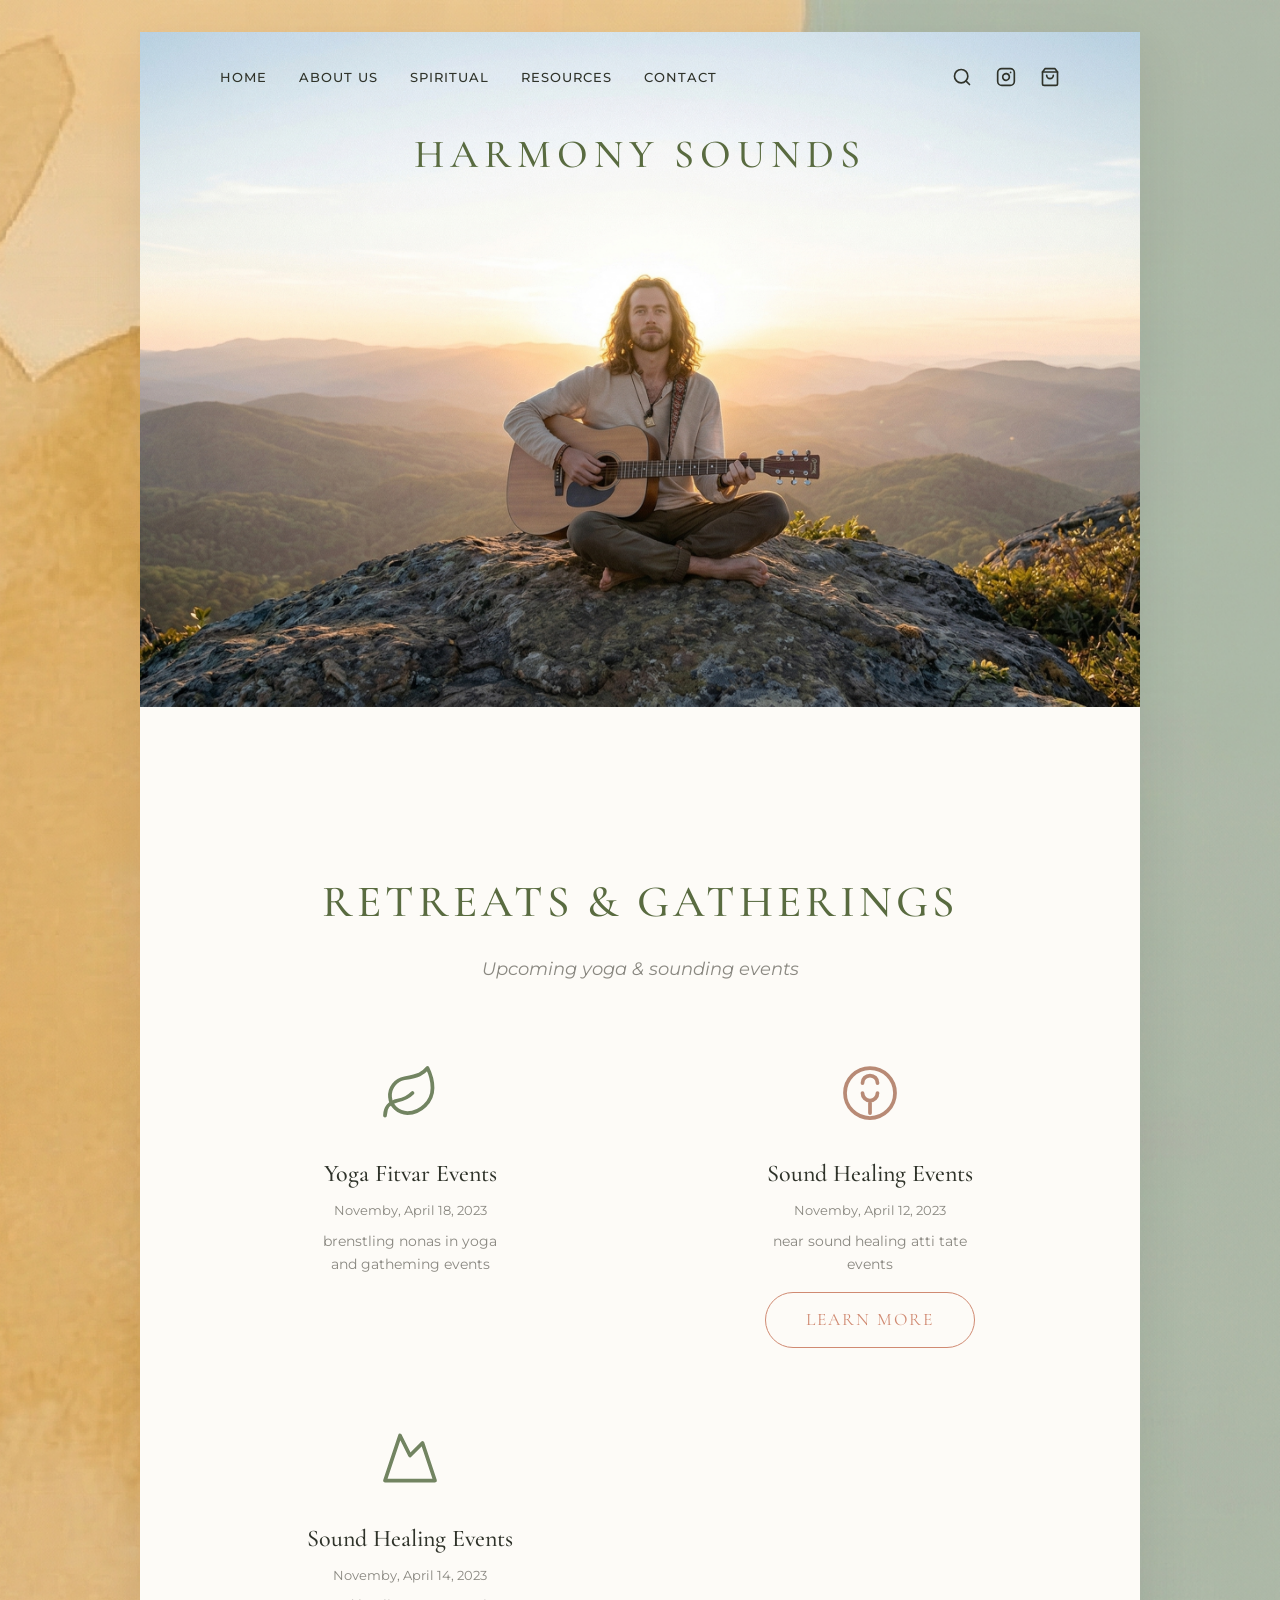
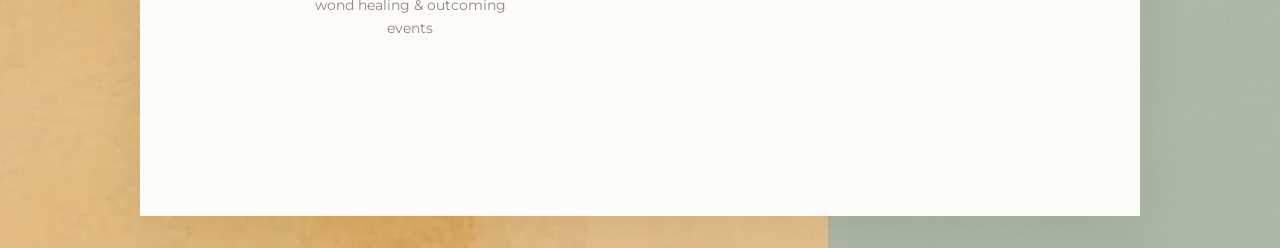
==== cleanup/index.html @ 440b434f "create cleaned up version" ====
<!DOCTYPE html>
<html lang="en">
<head>
    <meta charset="UTF-8">
    <meta name="viewport" content="width=device-width, initial-scale=1.0">
    <title>Harmony Sounds | Musician & Retreats</title>
    <link rel="stylesheet" href="style.css">
    <link rel="preconnect" href="https://fonts.googleapis.com">
    <link rel="preconnect" href="https://fonts.gstatic.com" crossorigin>
    <link href="https://fonts.googleapis.com/css2?family=Cormorant+Garamond:wght@400;500;600&family=Montserrat:wght@300;400;500&display=swap"
          rel="stylesheet">
</head>
<body>

<!-- Background Watercolor Texture Overlay -->
<div class="bg-texture"></div>

<div class="page-container">
    <header id="home" class="hero-section preserve-3d">

        <!-- Decorations -->
        <!--        <div class="decorations">-->
        <!--            <img src="assets/images/plant_branch_1775364605554.png" alt="" class="decor plant-1">-->
        <!--            <img src="assets/images/plant_branch_1775364605554.png" alt="" class="decor plant-2">-->
        <!--            <img src="assets/images/smudge_green_1775364622060.png" alt="" class="decor smudge-1">-->
        <!--            <img src="assets/images/smudge_orange_1775364639186.png" alt="" class="decor smudge-2">-->
        <!--        </div>-->

        <nav class="navbar">
            <ul class="nav-links">
                <li><a href="#home">HOME</a></li>
                <li><a href="#about">ABOUT US</a></li>
                <li><a href="#spiritual">SPIRITUAL</a></li>
                <li><a href="#resources">RESOURCES</a></li>
                <li><a href="#contact">CONTACT</a></li>
            </ul>
            <div class="nav-icons">
                <svg class="icon search-icon" viewBox="0 0 24 24" fill="none" stroke="currentColor" stroke-width="2"
                     stroke-linecap="round" stroke-linejoin="round">
                    <circle cx="11" cy="11" r="8"></circle>
                    <line x1="21" y1="21" x2="16.65" y2="16.65"></line>
                </svg>
                <svg class="icon instagram-icon" viewBox="0 0 24 24" fill="none" stroke="currentColor" stroke-width="2"
                     stroke-linecap="round" stroke-linejoin="round">
                    <rect x="2" y="2" width="20" height="20" rx="5" ry="5"></rect>
                    <path d="M16 11.37A4 4 0 1 1 12.63 8 4 4 0 0 1 16 11.37z"></path>
                    <line x1="17.5" y1="6.5" x2="17.51" y2="6.5"></line>
                </svg>
                <svg class="icon shop-icon" viewBox="0 0 24 24" fill="none" stroke="currentColor" stroke-width="2"
                     stroke-linecap="round" stroke-linejoin="round">
                    <path d="M6 2L3 6v14a2 2 0 0 0 2 2h14a2 2 0 0 0 2-2V6l-3-4z"></path>
                    <line x1="3" y1="6" x2="21" y2="6"></line>
                    <path d="M16 10a4 4 0 0 1-8 0"></path>
                </svg>
            </div>
        </nav>

        <div class="hero-text fade-up">
            <h1>HARMONY SOUNDS</h1>
        </div>
    </header>

    <main>
        <section class="retreats-section fade-up">
            <h2 class="section-title">RETREATS & GATHERINGS</h2>
            <p class="section-subtitle">Upcoming yoga & sounding events</p>

            <div class="retreats-grid">
                <div class="retreat-card">
                    <div class="icon-wrapper leaves-icon">
                        <svg viewBox="0 0 24 24" fill="none" stroke="#728461" stroke-width="1.5" stroke-linecap="round"
                             stroke-linejoin="round">
                            <path d="M11 20A7 7 0 0 1 9.8 6.1C15.5 5 17 4.48 19 2c1 2 2 4.18 2 8 0 5.5-4.78 10-10 10Z"></path>
                            <path d="M2 21c0-3 1.85-5.36 5.08-6C9.5 14.52 12 13 13 12"></path>
                        </svg>
                    </div>
                    <h3>Yoga Fitvar Events</h3>
                    <p class="date">Novemby, April 18, 2023</p>
                    <p class="desc">brenstling nonas in yoga and gatheming events</p>
                </div>

                <div class="retreat-card">
                    <div class="icon-wrapper om-icon">
                        <svg viewBox="0 0 24 24" fill="none" stroke="#B88A75" stroke-width="1.5" stroke-linecap="round"
                             stroke-linejoin="round">
                            <path d="M12 22c5.523 0 10-4.477 10-10S17.523 2 12 2 2 6.477 2 12s4.477 10 10 10z"></path>
                            <path d="M9 12a3 3 0 0 0 6 0"></path>
                            <path d="M9 8a3 3 0 1 1 6 0"></path>
                            <path d="M12 20v-4"></path>
                        </svg>
                    </div>
                    <h3>Sound Healing Events</h3>
                    <p class="date">Novemby, April 12, 2023</p>
                    <p class="desc">near sound healing atti tate events</p>
                    <a href="#" class="btn-primary">LEARN MORE</a>
                </div>

                <div class="retreat-card">
                    <div class="icon-wrapper mountain-icon">
                        <svg viewBox="0 0 24 24" fill="none" stroke="#728461" stroke-width="1.5" stroke-linecap="round"
                             stroke-linejoin="round">
                            <path d="m8 3 4 8 5-5 5 15H2L8 3z"></path>
                        </svg>
                    </div>
                    <h3>Sound Healing Events</h3>
                    <p class="date">Novemby, April 14, 2023</p>
                    <p class="desc">wond healing & outcoming events</p>
                </div>
            </div>
        </section>
    </main>

</div>
</body>
---- cleanup/style.css ----
:root {
    --color-bg-light: #FDFBF7; /* Even lighter off-white for the main container */
    --color-text-dark: #2F332A; /* Deep dark olive/brown for contrast */
    --color-text-light: #8A8881;
    --color-olive: #596B40; /* Accurate mockup olive green */
    --color-terracotta: #D08A72; /* Warm terracotta/dusty rose */
    --color-sand: #D5D7C7; /* Pale sage green for outer background */

    --font-heading: 'Cormorant Garamond', serif;
    --font-body: 'Montserrat', sans-serif;

    --space-sm: 1rem;
    --space-md: 2rem;
    --space-lg: 5rem;
    --space-xl: 10rem;
}

* {
    margin: 0;
    padding: 0;
    box-sizing: border-box;
}

body {
    color: var(--color-text-dark);
    font-family: var(--font-body);
    line-height: 1.6;
    overflow-x: hidden;
    position: relative;

    background-image: url('assets/bg/Gemini_Generated_Image_7muson7muson7mus.png');
    background-size: cover;
    background-position: center;
    background-repeat: no-repeat;
}

/* Typography */
h1, h2, h3, h4, .section-title {
    font-family: var(--font-heading), serif;
    font-weight: 500;
    text-align: center;
}

h1 {
    font-size: 2.5rem;
    color: var(--color-olive);
    letter-spacing: 6px;
}

.section-title {
    font-size: 2.8rem;
    letter-spacing: 4px;
    margin-bottom: 1rem;
    color: var(--color-olive);
}

.section-subtitle {
    font-size: 1.1rem;
    font-style: italic;
    color: var(--color-text-light);
    margin-bottom: var(--space-lg);
    font-weight: 400;
}

.text-center {
    text-align: center;
}

.page-container {
    max-width: 1000px;
    width: 95%;
    margin: 2rem auto;
    background-color: var(--color-bg-light);
    box-shadow: 0 15px 50px rgba(0,0,0,0.08); /* Soft floating shadow */
    position: relative;
    overflow: hidden;
}

section {
    padding: var(--space-xl) var(--space-lg);
    text-align: center;
    position: relative;
    z-index: 5;
    background: transparent;
}

header {
    height: 75vh;

    background-image: url("assets/bg/Gemini_Generated_Image_ib0geoib0geoib0g.png");
    background-size: cover;
    background-position: center;
    background-repeat: no-repeat;
}

.retreats-grid {
    display: grid;
    grid-template-columns: repeat(auto-fit, minmax(250px, 1fr));
    gap: var(--space-lg);
    margin-top: var(--space-lg);
}

.retreat-card {
    display: flex;
    flex-direction: column;
    align-items: center;
    transition: transform 0.4s ease;
}

.retreat-card:hover {
    transform: translateY(-10px);
}

.icon-wrapper {
    width: 60px;
    height: 60px;
    margin-bottom: var(--space-md);
}

.retreat-card h3 {
    font-size: 1.5rem;
    margin-bottom: 0.5rem;
}

.retreat-card .date {
    font-size: 0.8rem;
    color: var(--color-text-light);
    margin-bottom: 0.5rem;
}

.retreat-card .desc {
    font-size: 0.9rem;
    color: var(--color-text-light);
    max-width: 200px;
    margin-bottom: 1rem;
}

/* Navbar */
.navbar {
    display: flex;
    justify-content: space-between;
    align-items: center;
    padding: var(--space-md) var(--space-lg);
    width: 100%;
}

.nav-links {
    list-style: none;
    display: flex;
    gap: var(--space-md);
}

.nav-links a {
    text-decoration: none;
    color: var(--color-text-dark);
    font-size: 0.8rem;
    font-weight: 500;
    letter-spacing: 1px;
    text-transform: uppercase;
    transition: color 0.3s ease;
    position: relative;
    padding-bottom: 5px;
}

.nav-links a::after {
    content: '';
    position: absolute;
    width: 0;
    height: 1px;
    bottom: 0;
    left: 0;
    background-color: var(--color-terracotta);
    transition: width 0.3s ease;
}

.nav-links a:hover {
    color: var(--color-terracotta);
}

.nav-links a:hover::after {
    width: 100%;
}

.nav-icons {
    display: flex;
    gap: 1.5rem;
}

.icon {
    width: 20px;
    height: 20px;
    cursor: pointer;
    transition: stroke 0.3s ease;
    stroke: var(--color-text-dark);
}

.icon:hover {
    stroke: var(--color-terracotta);
}

/* Buttons */
.btn-primary {
    display: inline-block;
    background-color: transparent;
    color: var(--color-terracotta);
    padding: 0.8rem 2.5rem;
    text-decoration: none;
    font-family: var(--font-heading);
    font-size: 1.1rem;
    letter-spacing: 2px;
    transition: all 0.4s ease;
    border: 1px solid var(--color-terracotta);
    cursor: pointer;
    border-radius: 40px;
    position: relative;
    overflow: hidden;
    z-index: 1;
}

.btn-primary::before {
    content: '';
    position: absolute;
    top: 0; left: 0;
    width: 100%; height: 100%;
    background-color: var(--color-terracotta);
    z-index: -1;
    transition: transform 0.4s ease;
    transform: scaleX(0);
    transform-origin: right;
}

.btn-primary:hover {
    color: white;
}

.btn-primary:hover::before {
    transform: scaleX(1);
    transform-origin: left;
}
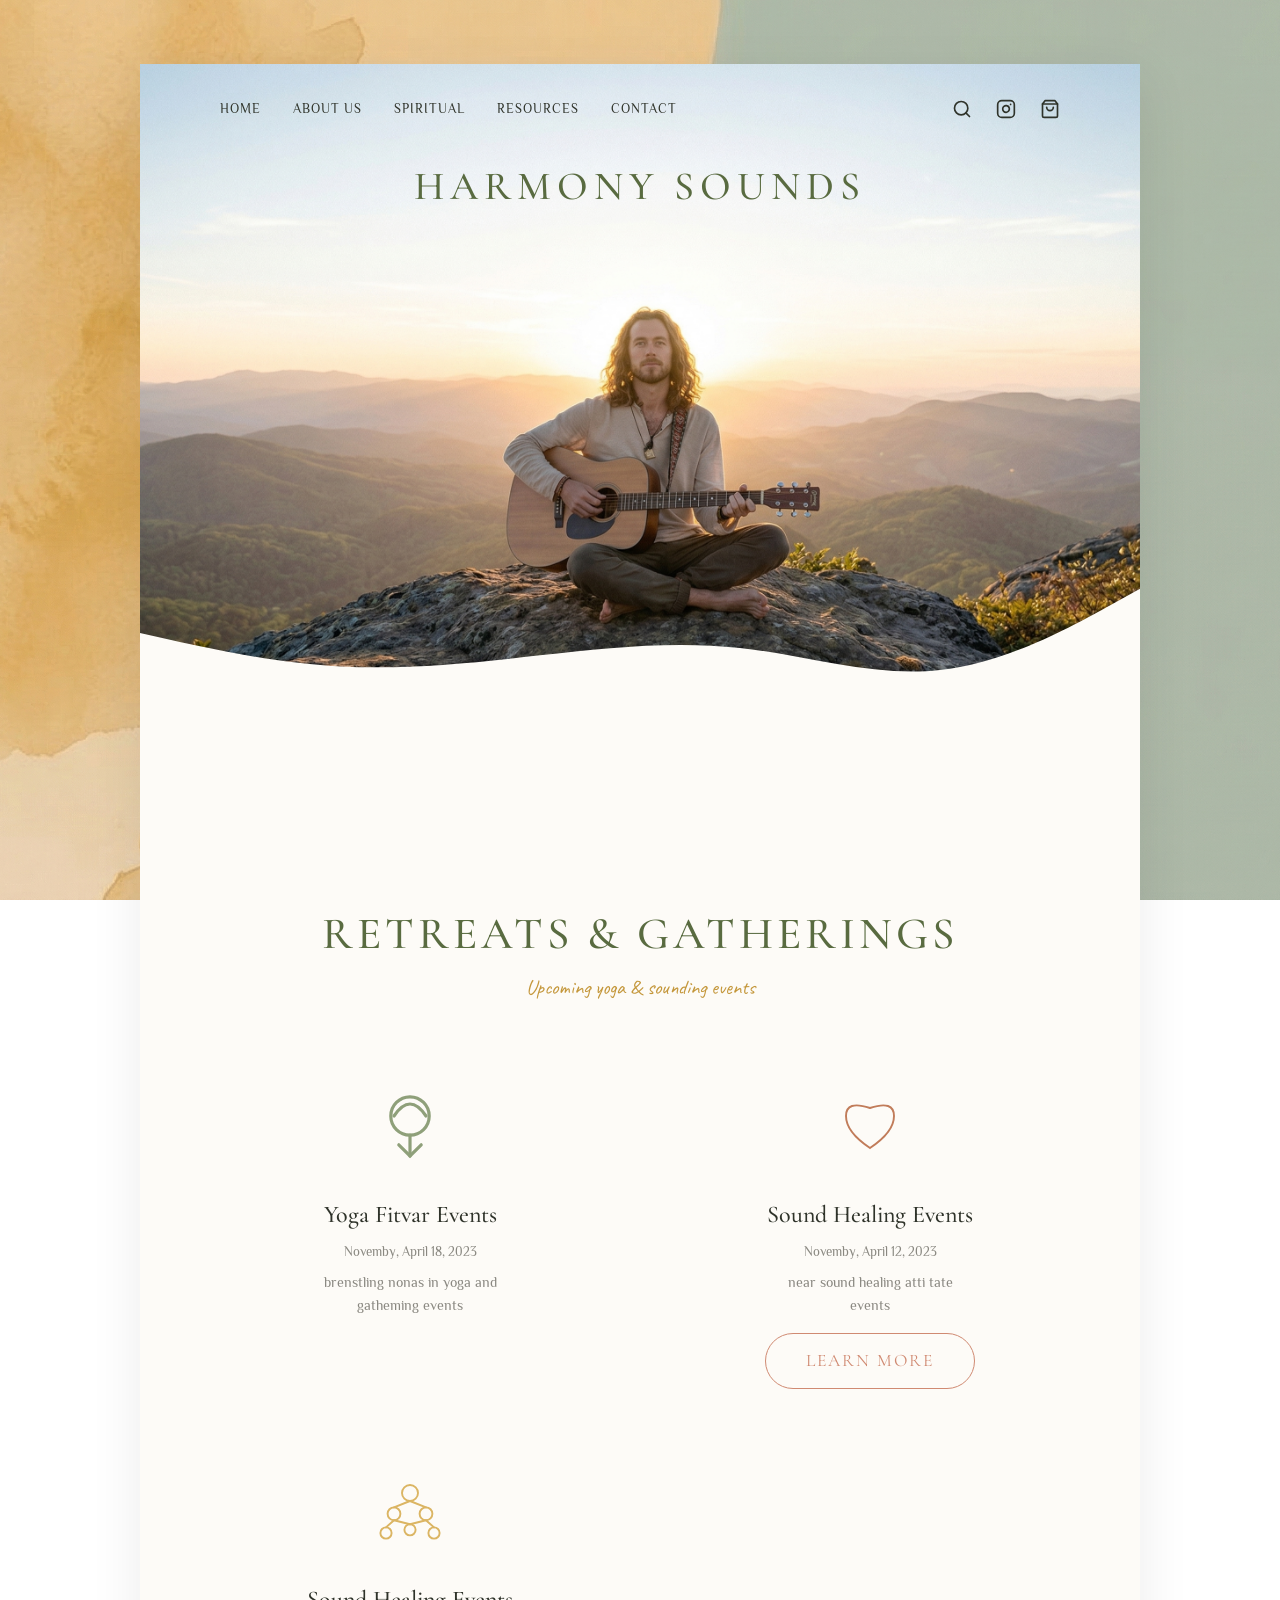
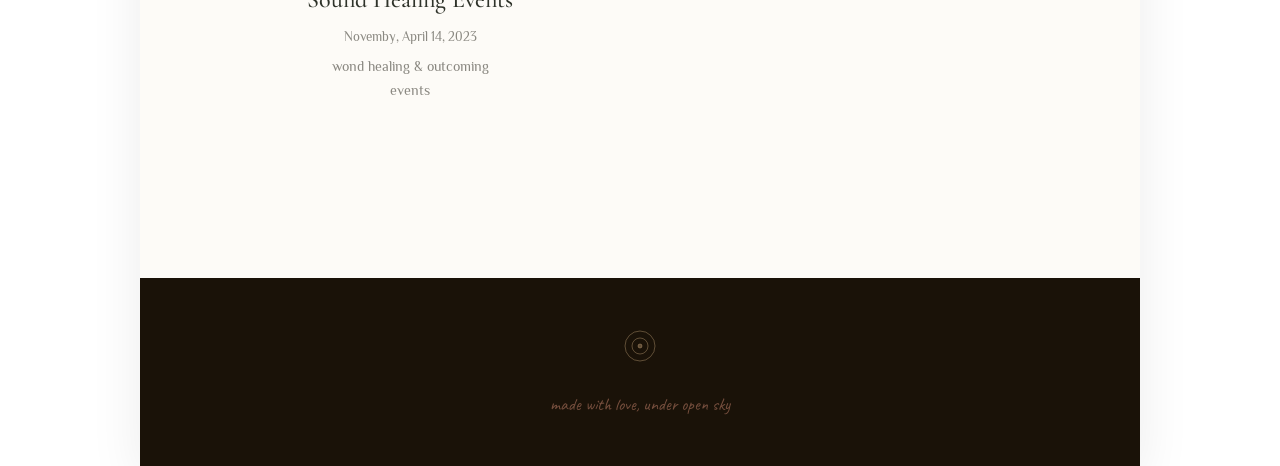
==== commit c31ed6d9: "progress" ====
--- a/cleanup/index.html
+++ b/cleanup/index.html
@@ -7,24 +7,13 @@
     <link rel="stylesheet" href="style.css">
     <link rel="preconnect" href="https://fonts.googleapis.com">
     <link rel="preconnect" href="https://fonts.gstatic.com" crossorigin>
-    <link href="https://fonts.googleapis.com/css2?family=Cormorant+Garamond:wght@400;500;600&family=Montserrat:wght@300;400;500&display=swap"
-          rel="stylesheet">
+    <!--    <link href="https://fonts.googleapis.com/css2?family=Cormorant+Garamond:wght@400;500;600&family=Montserrat:wght@300;400;500&display=swap"-->
+    <!--          rel="stylesheet">-->
 </head>
 <body>
 
-<!-- Background Watercolor Texture Overlay -->
-<div class="bg-texture"></div>
-
 <div class="page-container">
-    <header id="home" class="hero-section preserve-3d">
-
-        <!-- Decorations -->
-        <!--        <div class="decorations">-->
-        <!--            <img src="assets/images/plant_branch_1775364605554.png" alt="" class="decor plant-1">-->
-        <!--            <img src="assets/images/plant_branch_1775364605554.png" alt="" class="decor plant-2">-->
-        <!--            <img src="assets/images/smudge_green_1775364622060.png" alt="" class="decor smudge-1">-->
-        <!--            <img src="assets/images/smudge_orange_1775364639186.png" alt="" class="decor smudge-2">-->
-        <!--        </div>-->
+    <header>
 
         <nav class="navbar">
             <ul class="nav-links">
@@ -35,18 +24,18 @@
                 <li><a href="#contact">CONTACT</a></li>
             </ul>
             <div class="nav-icons">
-                <svg class="icon search-icon" viewBox="0 0 24 24" fill="none" stroke="currentColor" stroke-width="2"
+                <svg class="icon" viewBox="0 0 24 24" fill="none" stroke="currentColor" stroke-width="2"
                      stroke-linecap="round" stroke-linejoin="round">
                     <circle cx="11" cy="11" r="8"></circle>
                     <line x1="21" y1="21" x2="16.65" y2="16.65"></line>
                 </svg>
-                <svg class="icon instagram-icon" viewBox="0 0 24 24" fill="none" stroke="currentColor" stroke-width="2"
+                <svg class="icon" viewBox="0 0 24 24" fill="none" stroke="currentColor" stroke-width="2"
                      stroke-linecap="round" stroke-linejoin="round">
                     <rect x="2" y="2" width="20" height="20" rx="5" ry="5"></rect>
                     <path d="M16 11.37A4 4 0 1 1 12.63 8 4 4 0 0 1 16 11.37z"></path>
                     <line x1="17.5" y1="6.5" x2="17.51" y2="6.5"></line>
                 </svg>
-                <svg class="icon shop-icon" viewBox="0 0 24 24" fill="none" stroke="currentColor" stroke-width="2"
+                <svg class="icon" viewBox="0 0 24 24" fill="none" stroke="currentColor" stroke-width="2"
                      stroke-linecap="round" stroke-linejoin="round">
                     <path d="M6 2L3 6v14a2 2 0 0 0 2 2h14a2 2 0 0 0 2-2V6l-3-4z"></path>
                     <line x1="3" y1="6" x2="21" y2="6"></line>
@@ -55,23 +44,31 @@
             </div>
         </nav>
 
-        <div class="hero-text fade-up">
+        <div>
             <h1>HARMONY SOUNDS</h1>
+        </div>
+
+        <div class="wave-bottom">
+            <svg viewBox="0 0 1440 320" preserveAspectRatio="none">
+                <path fill="#FDFBF7" fill-opacity="1"
+                      d="M0,160L48,170.7C96,181,192,203,288,208C384,213,480,203,576,192C672,181,768,171,864,181.3C960,192,1056,224,1152,213.3C1248,203,1344,149,1392,122.7L1440,96L1440,320L1392,320C1344,320,1248,320,1152,320C1056,320,960,320,864,320C768,320,672,320,576,320C480,320,384,320,288,320C192,320,96,320,48,320L0,320Z"></path>
+            </svg>
         </div>
     </header>
 
     <main>
-        <section class="retreats-section fade-up">
+        <section>
             <h2 class="section-title">RETREATS & GATHERINGS</h2>
             <p class="section-subtitle">Upcoming yoga & sounding events</p>
 
             <div class="retreats-grid">
                 <div class="retreat-card">
-                    <div class="icon-wrapper leaves-icon">
-                        <svg viewBox="0 0 24 24" fill="none" stroke="#728461" stroke-width="1.5" stroke-linecap="round"
-                             stroke-linejoin="round">
-                            <path d="M11 20A7 7 0 0 1 9.8 6.1C15.5 5 17 4.48 19 2c1 2 2 4.18 2 8 0 5.5-4.78 10-10 10Z"></path>
-                            <path d="M2 21c0-3 1.85-5.36 5.08-6C9.5 14.52 12 13 13 12"></path>
+                    <div class="icon-wrapper">
+                        <svg viewBox="0 0 50 50" fill="none" stroke="#8fa07a" stroke-width="2" stroke-linecap="round">
+                            <circle cx="25" cy="20" r="12"></circle>
+                            <path d="M25,32 L25,45"></path>
+                            <path d="M18,38 L25,45 L32,38"></path>
+                            <path d="M15,20 Q25,5 35,20"></path>
                         </svg>
                     </div>
                     <h3>Yoga Fitvar Events</h3>
@@ -80,13 +77,9 @@
                 </div>
 
                 <div class="retreat-card">
-                    <div class="icon-wrapper om-icon">
-                        <svg viewBox="0 0 24 24" fill="none" stroke="#B88A75" stroke-width="1.5" stroke-linecap="round"
-                             stroke-linejoin="round">
-                            <path d="M12 22c5.523 0 10-4.477 10-10S17.523 2 12 2 2 6.477 2 12s4.477 10 10 10z"></path>
-                            <path d="M9 12a3 3 0 0 0 6 0"></path>
-                            <path d="M9 8a3 3 0 1 1 6 0"></path>
-                            <path d="M12 20v-4"></path>
+                    <div class="icon-wrapper">
+                        <svg viewBox="0 0 50 50" fill="none" stroke="#c17c5a" stroke-width="1.2" stroke-linecap="round">
+                            <path d="M25,40 Q10,30 10,20 Q10,10 25,15 Q40,10 40,20 Q40,30 25,40Z"></path>
                         </svg>
                     </div>
                     <h3>Sound Healing Events</h3>
@@ -96,10 +89,15 @@
                 </div>
 
                 <div class="retreat-card">
-                    <div class="icon-wrapper mountain-icon">
-                        <svg viewBox="0 0 24 24" fill="none" stroke="#728461" stroke-width="1.5" stroke-linecap="round"
-                             stroke-linejoin="round">
-                            <path d="m8 3 4 8 5-5 5 15H2L8 3z"></path>
+                    <div class="icon-wrapper">
+                        <svg viewBox="0 0 50 50" fill="none" stroke="#dbb563" stroke-width="1.2" stroke-linecap="round">
+                            <circle cx="25" cy="15" r="5"></circle>
+                            <circle cx="15" cy="28" r="4"></circle>
+                            <circle cx="35" cy="28" r="4"></circle>
+                            <circle cx="10" cy="40" r="3.5"></circle>
+                            <circle cx="25" cy="38" r="3.5"></circle>
+                            <circle cx="40" cy="40" r="3.5"></circle>
+                            <path d="M25,20 L15,24 M25,20 L35,24 M15,32 L10,36.5 M15,32 L25,34.5 M35,32 L25,34.5 M35,32 L40,36.5"></path>
                         </svg>
                     </div>
                     <h3>Sound Healing Events</h3>
@@ -109,6 +107,15 @@
             </div>
         </section>
     </main>
-
+    <footer style="background:var(--color-bg-dark);padding:3rem 2rem;text-align:center;">
+        <svg width="40" height="40" viewBox="0 0 40 40" fill="none" stroke="#c9a87c" stroke-width="1" stroke-opacity="0.4" style="margin-bottom:1rem;">
+            <circle cx="20" cy="20" r="15"></circle>
+            <circle cx="20" cy="20" r="8"></circle>
+            <circle cx="20" cy="20" r="2" fill="#c9a87c" fill-opacity="0.4"></circle>
+        </svg>
+        <p style="font-family:'Caveat',cursive;font-size:1.1rem;color:var(--color-terracotta);opacity:0.5;">
+            made with love, under open sky
+        </p>
+    </footer>
 </div>
-</body>+</body>
--- a/cleanup/style.css
+++ b/cleanup/style.css
@@ -1,13 +1,18 @@
+@import url('https://fonts.googleapis.com/css2?family=Cormorant+Garamond:ital,wght@0,300;0,400;0,600;1,300;1,400&family=Philosopher:ital,wght@0,400;0,700;1,400&family=Caveat:wght@400;500;600&display=swap');
+
 :root {
     --color-bg-light: #FDFBF7; /* Even lighter off-white for the main container */
+    --color-bg-dark: #1a1208;
     --color-text-dark: #2F332A; /* Deep dark olive/brown for contrast */
     --color-text-light: #8A8881;
     --color-olive: #596B40; /* Accurate mockup olive green */
     --color-terracotta: #D08A72; /* Warm terracotta/dusty rose */
     --color-sand: #D5D7C7; /* Pale sage green for outer background */
+    --color-golden: #c4973b;
 
     --font-heading: 'Cormorant Garamond', serif;
-    --font-body: 'Montserrat', sans-serif;
+    --font-subtitle: 'Caveat', cursive;
+    --font-body: 'Philosopher', sans-serif;
 
     --space-sm: 1rem;
     --space-md: 2rem;
@@ -32,6 +37,7 @@
     background-size: cover;
     background-position: center;
     background-repeat: no-repeat;
+    background-attachment: fixed;
 }
 
 /* Typography */
@@ -50,47 +56,56 @@
 .section-title {
     font-size: 2.8rem;
     letter-spacing: 4px;
+    color: var(--color-olive);
+}
+
+.section-subtitle {
+    font-family: var(--font-subtitle);
+    font-size: 1.3rem;
+    color: var(--color-golden);
     margin-bottom: 1rem;
-    color: var(--color-olive);
-}
-
-.section-subtitle {
-    font-size: 1.1rem;
-    font-style: italic;
-    color: var(--color-text-light);
-    margin-bottom: var(--space-lg);
-    font-weight: 400;
-}
-
-.text-center {
-    text-align: center;
+    /*font-size: 1.1rem;*/
+    /*font-style: italic;*/
+    /*color: var(--color-text-light);*/
+    /*margin-bottom: var(--space-lg);*/
+    /*font-weight: 400;*/
 }
 
 .page-container {
     max-width: 1000px;
     width: 95%;
-    margin: 2rem auto;
+    margin: 4rem auto 0 auto;
     background-color: var(--color-bg-light);
     box-shadow: 0 15px 50px rgba(0,0,0,0.08); /* Soft floating shadow */
     position: relative;
     overflow: hidden;
 }
 
-section {
-    padding: var(--space-xl) var(--space-lg);
-    text-align: center;
-    position: relative;
-    z-index: 5;
-    background: transparent;
-}
-
 header {
+    position: relative;
     height: 75vh;
 
     background-image: url("assets/bg/Gemini_Generated_Image_ib0geoib0geoib0g.png");
     background-size: cover;
     background-position: center;
     background-repeat: no-repeat;
+}
+
+.wave-bottom {
+    position: absolute;
+    bottom: -5px; /* Offset subpixel rendering */
+    left: 0;
+    width: 100%;
+    line-height: 0;
+    z-index: 3;
+}
+
+section {
+    padding: var(--space-xl) var(--space-lg);
+    text-align: center;
+    position: relative;
+    z-index: 5;
+    background: transparent;
 }
 
 .retreats-grid {
@@ -112,8 +127,8 @@
 }
 
 .icon-wrapper {
-    width: 60px;
-    height: 60px;
+    width: 80px;
+    height: 80px;
     margin-bottom: var(--space-md);
 }
 
@@ -236,4 +251,4 @@
 .btn-primary:hover::before {
     transform: scaleX(1);
     transform-origin: left;
-}+}
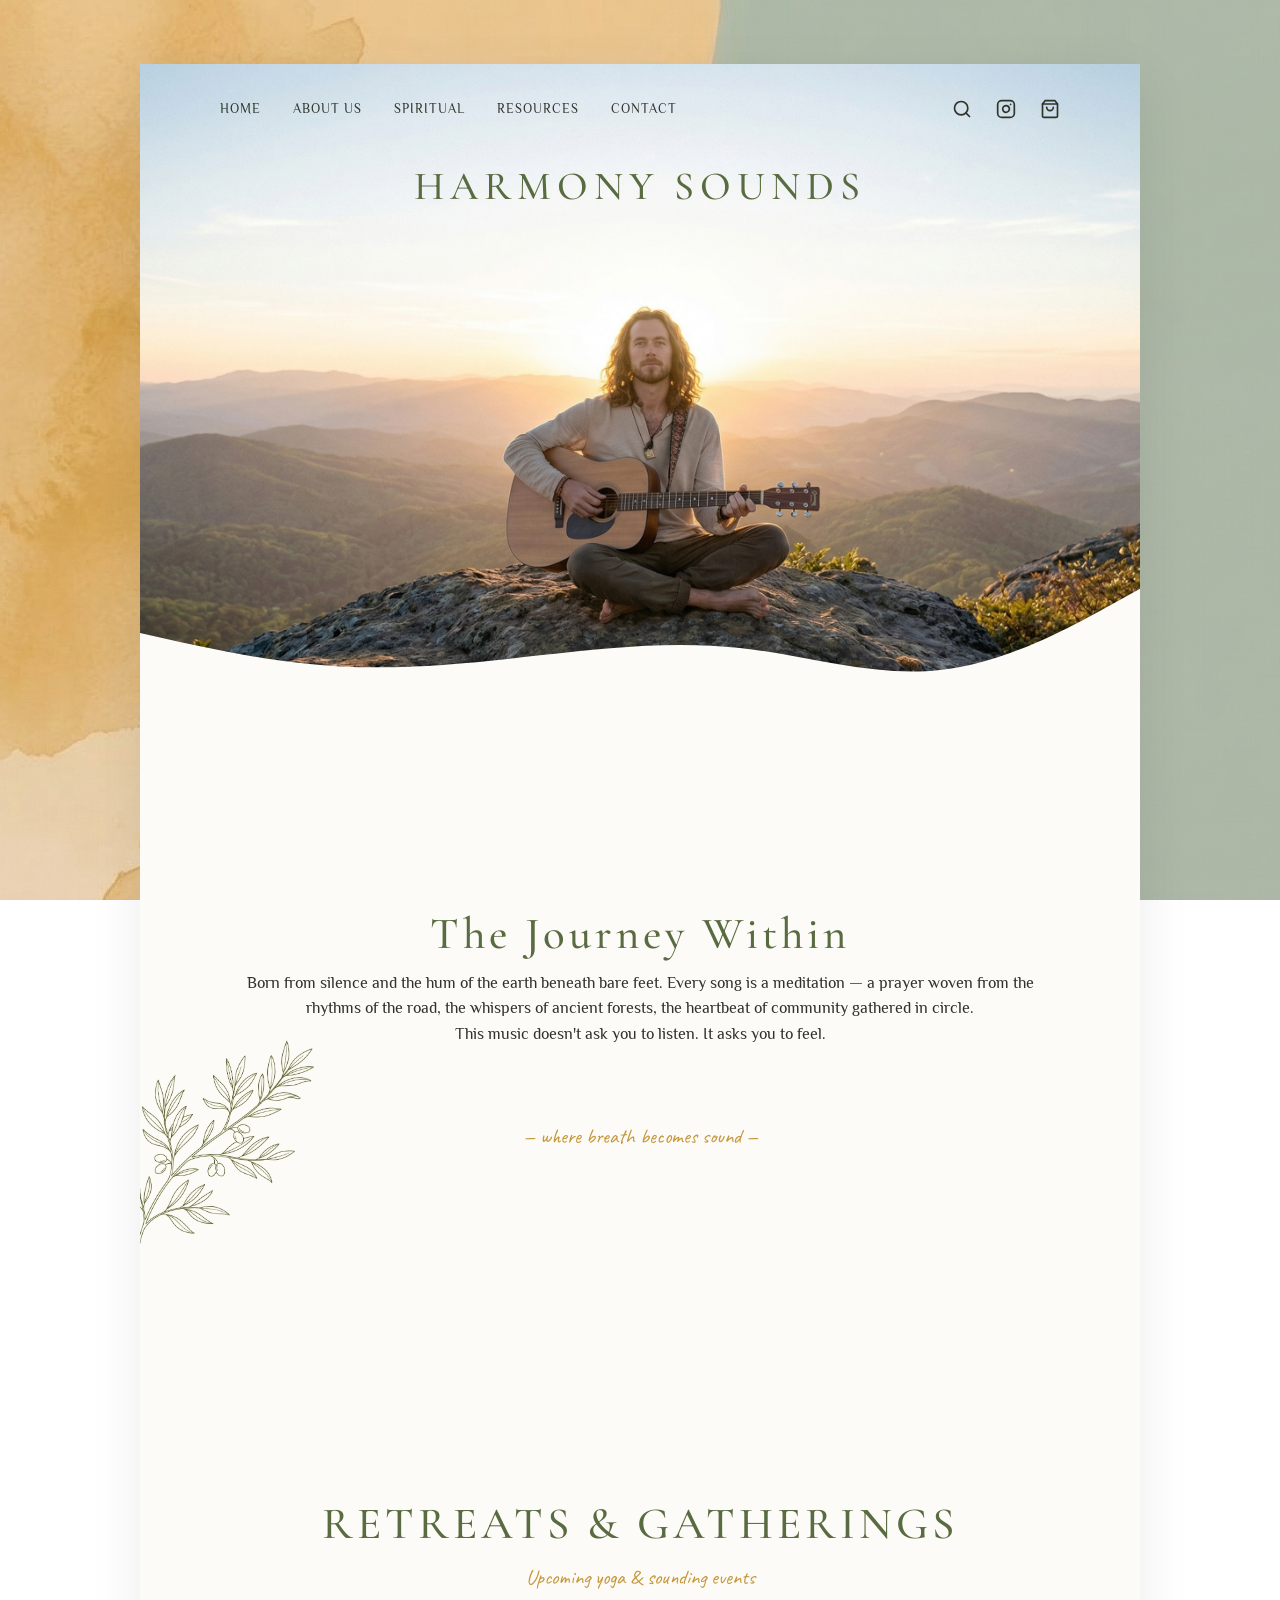
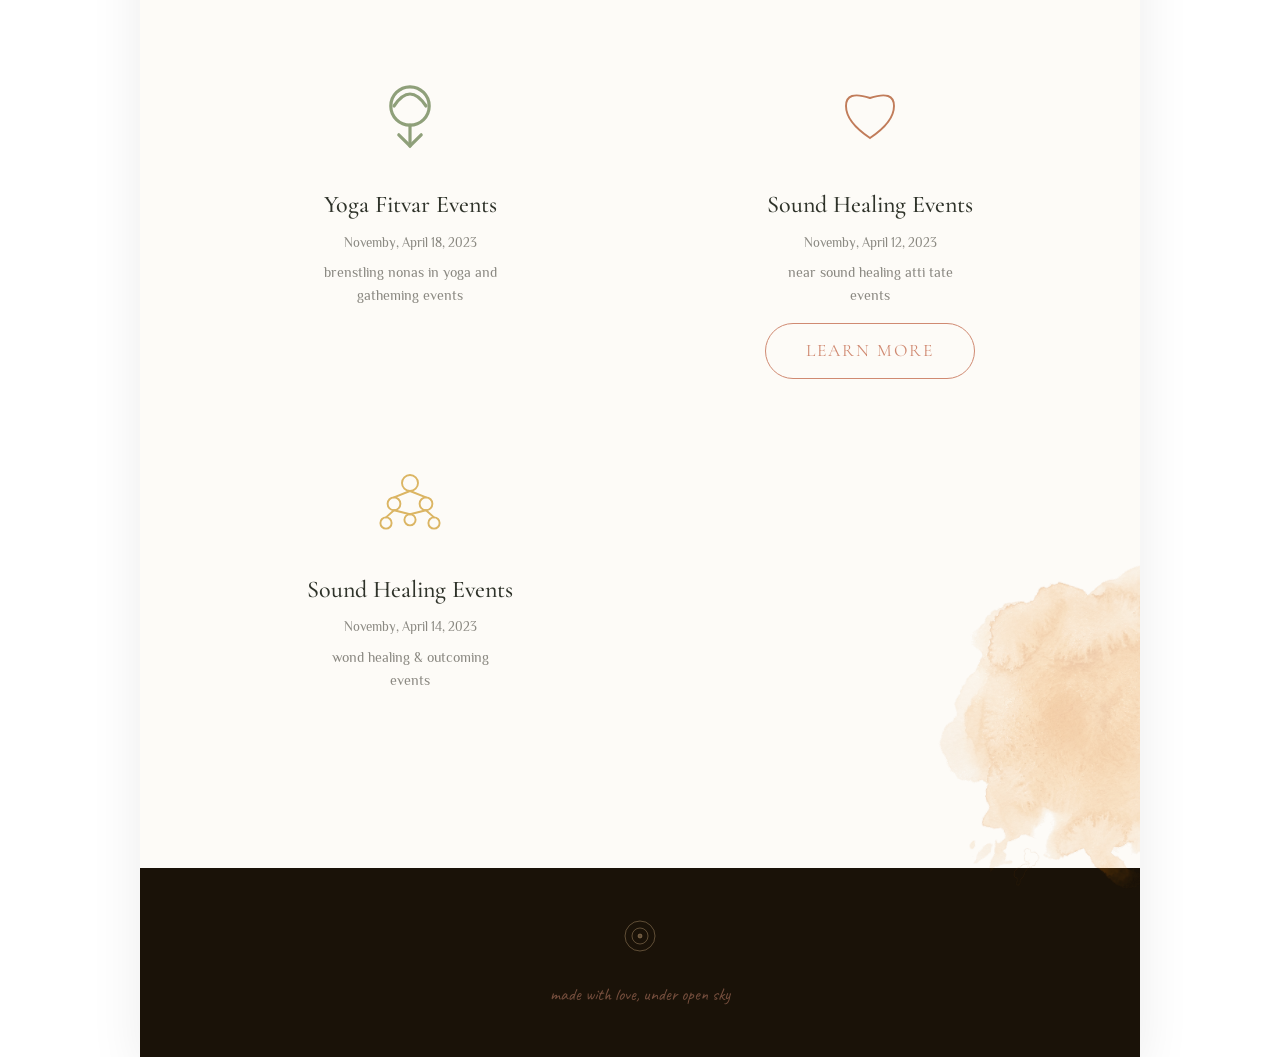
==== commit 3b36a242: "wip" ====
--- a/cleanup/index.html
+++ b/cleanup/index.html
@@ -5,16 +5,11 @@
     <meta name="viewport" content="width=device-width, initial-scale=1.0">
     <title>Harmony Sounds | Musician & Retreats</title>
     <link rel="stylesheet" href="style.css">
-    <link rel="preconnect" href="https://fonts.googleapis.com">
-    <link rel="preconnect" href="https://fonts.gstatic.com" crossorigin>
-    <!--    <link href="https://fonts.googleapis.com/css2?family=Cormorant+Garamond:wght@400;500;600&family=Montserrat:wght@300;400;500&display=swap"-->
-    <!--          rel="stylesheet">-->
 </head>
 <body>
 
 <div class="page-container">
     <header>
-
         <nav class="navbar">
             <ul class="nav-links">
                 <li><a href="#home">HOME</a></li>
@@ -57,7 +52,25 @@
     </header>
 
     <main>
-        <section>
+        <section id="about">
+            <img src="assets/images/plant_branch_1775364605554.png" alt="" class="decoration plant-1">
+
+            <h2 class="section-title">The Journey Within</h2>
+
+            <p>
+                Born from silence and the hum of the earth beneath bare feet. Every song is a meditation — a prayer
+                woven from the rhythms of the road, the whispers of ancient forests, the heartbeat of community gathered
+                in circle.
+            </p>
+            <p>
+                This music doesn't ask you to listen. It asks you to feel.
+            </p>
+            <span class="separator"></span>
+            <p class="section-subtitle">— where breath becomes sound —</p>
+        </section>
+        <section id="activities">
+            <img src="assets/images/smudge_orange_1775364639186.png" alt="" class="decoration smudge-1">
+
             <h2 class="section-title">RETREATS & GATHERINGS</h2>
             <p class="section-subtitle">Upcoming yoga & sounding events</p>
 
@@ -108,7 +121,8 @@
         </section>
     </main>
     <footer style="background:var(--color-bg-dark);padding:3rem 2rem;text-align:center;">
-        <svg width="40" height="40" viewBox="0 0 40 40" fill="none" stroke="#c9a87c" stroke-width="1" stroke-opacity="0.4" style="margin-bottom:1rem;">
+        <svg width="40" height="40" viewBox="0 0 40 40" fill="none" stroke="#c9a87c" stroke-width="1"
+             stroke-opacity="0.4" style="margin-bottom:1rem;">
             <circle cx="20" cy="20" r="15"></circle>
             <circle cx="20" cy="20" r="8"></circle>
             <circle cx="20" cy="20" r="2" fill="#c9a87c" fill-opacity="0.4"></circle>
--- a/cleanup/style.css
+++ b/cleanup/style.css
@@ -106,6 +106,29 @@
     position: relative;
     z-index: 5;
     background: transparent;
+}
+
+.separator {
+    display: inline-block;
+    margin: var(--space-md) 0;
+}
+
+.decoration {
+    position: absolute;
+}
+
+.plant-1 {
+    top: 50%;
+    left: -28px;
+    width: 20%;
+    transform: rotate(2deg);
+}
+
+.smudge-1 {
+    top: 70%;
+    right: -150px;
+    width: 40%;
+    opacity: 0.4;
 }
 
 .retreats-grid {
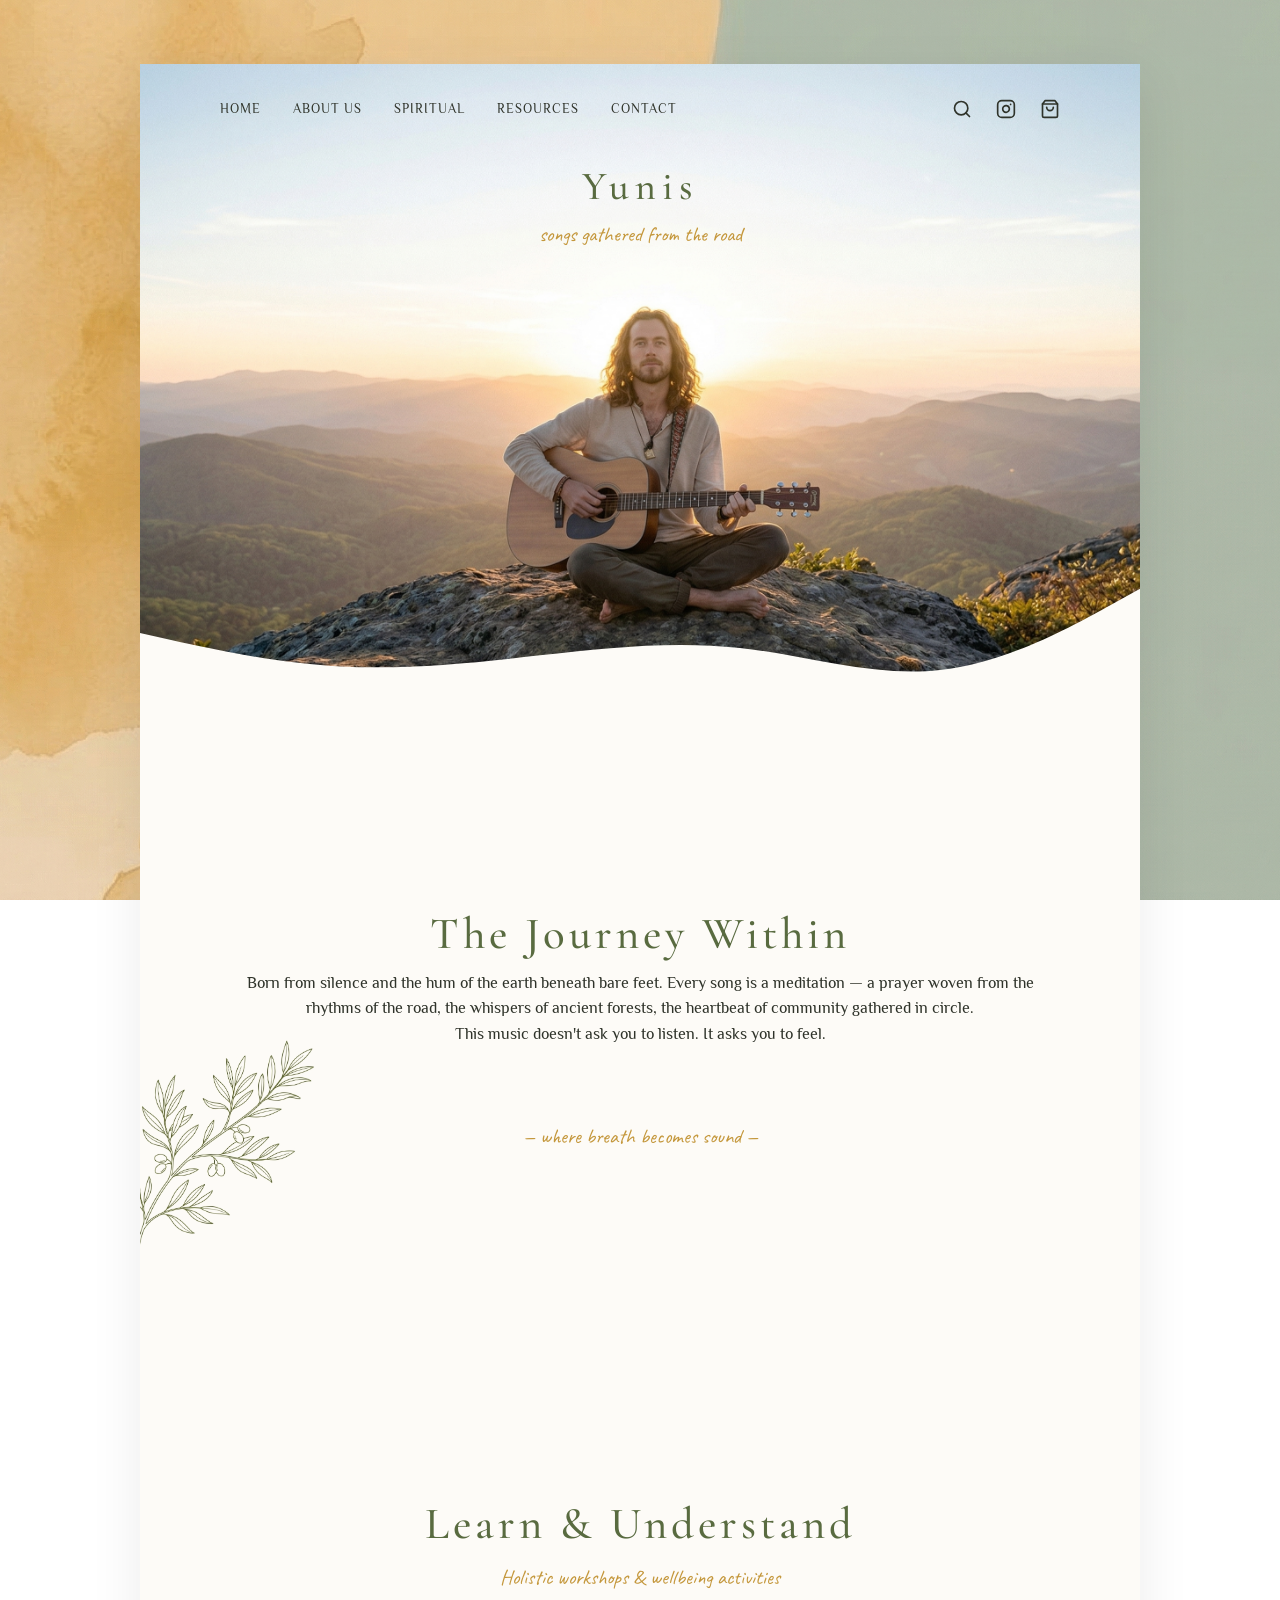
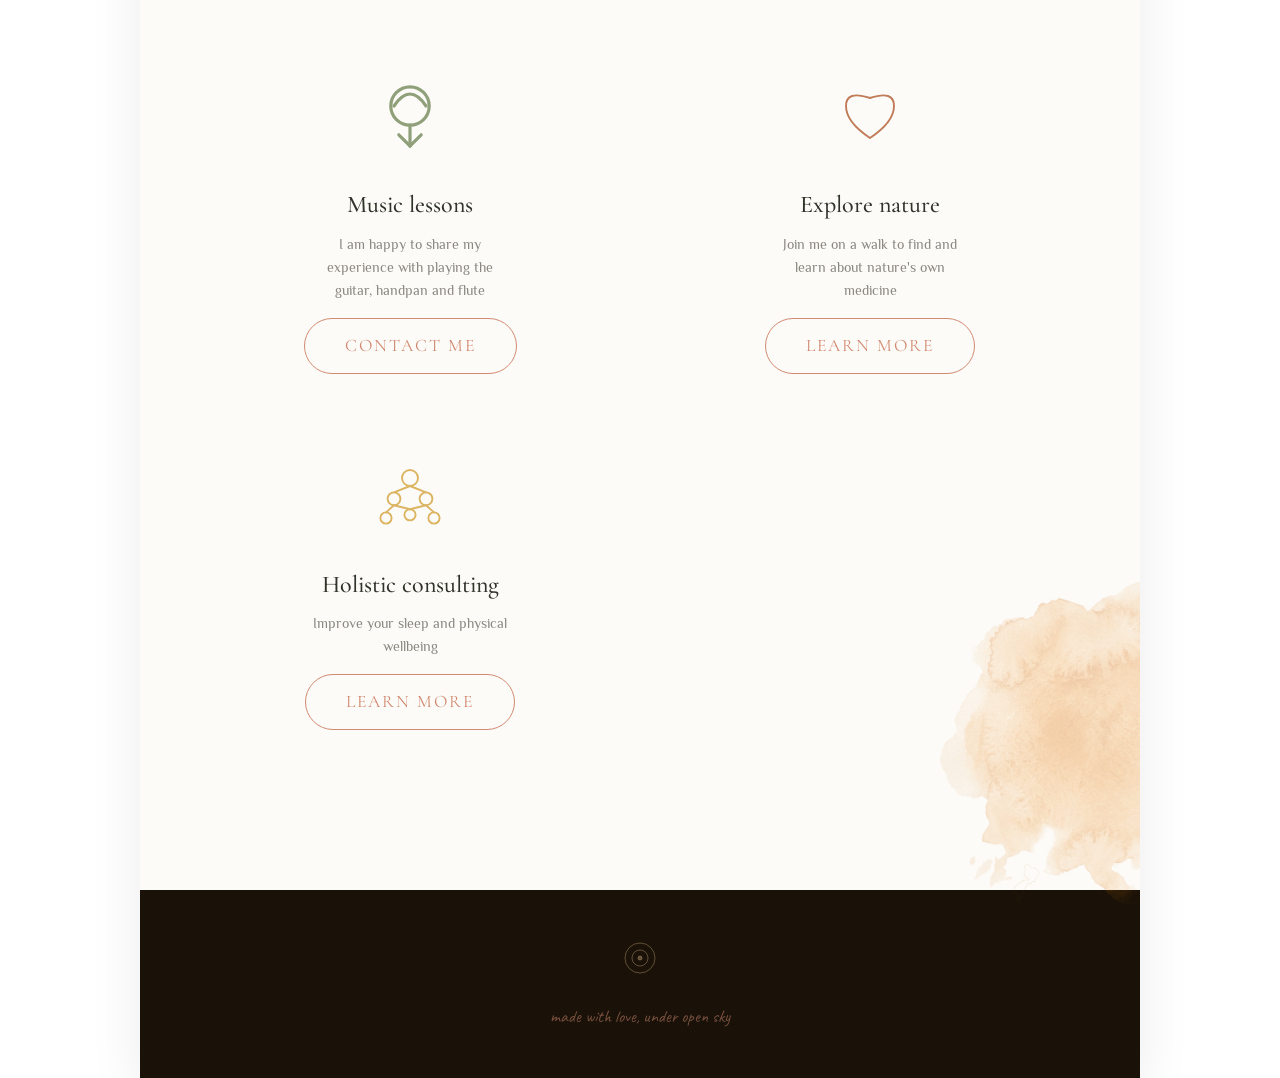
==== commit 6ce4b6e6: "wip" ====
--- a/cleanup/index.html
+++ b/cleanup/index.html
@@ -3,7 +3,7 @@
 <head>
     <meta charset="UTF-8">
     <meta name="viewport" content="width=device-width, initial-scale=1.0">
-    <title>Harmony Sounds | Musician & Retreats</title>
+    <title>Yunis | Musician & Workshops</title>
     <link rel="stylesheet" href="style.css">
 </head>
 <body>
@@ -40,7 +40,9 @@
         </nav>
 
         <div>
-            <h1>HARMONY SOUNDS</h1>
+            <h1>Yunis</h1>
+            <p class="section-subtitle">songs gathered from the road</p>
+
         </div>
 
         <div class="wave-bottom">
@@ -71,8 +73,8 @@
         <section id="activities">
             <img src="assets/images/smudge_orange_1775364639186.png" alt="" class="decoration smudge-1">
 
-            <h2 class="section-title">RETREATS & GATHERINGS</h2>
-            <p class="section-subtitle">Upcoming yoga & sounding events</p>
+            <h2 class="section-title">Learn & Understand</h2>
+            <p class="section-subtitle">Holistic workshops & wellbeing activities</p>
 
             <div class="retreats-grid">
                 <div class="retreat-card">
@@ -84,9 +86,9 @@
                             <path d="M15,20 Q25,5 35,20"></path>
                         </svg>
                     </div>
-                    <h3>Yoga Fitvar Events</h3>
-                    <p class="date">Novemby, April 18, 2023</p>
-                    <p class="desc">brenstling nonas in yoga and gatheming events</p>
+                    <h3>Music lessons</h3>
+                    <p class="desc">I am happy to share my experience with playing the guitar, handpan and flute</p>
+                    <a href="#" class="btn-primary">Contact me</a>
                 </div>
 
                 <div class="retreat-card">
@@ -95,9 +97,8 @@
                             <path d="M25,40 Q10,30 10,20 Q10,10 25,15 Q40,10 40,20 Q40,30 25,40Z"></path>
                         </svg>
                     </div>
-                    <h3>Sound Healing Events</h3>
-                    <p class="date">Novemby, April 12, 2023</p>
-                    <p class="desc">near sound healing atti tate events</p>
+                    <h3>Explore nature</h3>
+                    <p class="desc">Join me on a walk to find and learn about nature's own medicine</p>
                     <a href="#" class="btn-primary">LEARN MORE</a>
                 </div>
 
@@ -113,9 +114,9 @@
                             <path d="M25,20 L15,24 M25,20 L35,24 M15,32 L10,36.5 M15,32 L25,34.5 M35,32 L25,34.5 M35,32 L40,36.5"></path>
                         </svg>
                     </div>
-                    <h3>Sound Healing Events</h3>
-                    <p class="date">Novemby, April 14, 2023</p>
-                    <p class="desc">wond healing & outcoming events</p>
+                    <h3>Holistic consulting</h3>
+                    <p class="desc">Improve your sleep and physical wellbeing</p>
+                    <a href="#" class="btn-primary">LEARN MORE</a>
                 </div>
             </div>
         </section>
--- a/cleanup/style.css
+++ b/cleanup/style.css
@@ -60,6 +60,7 @@
 }
 
 .section-subtitle {
+    text-align: center;
     font-family: var(--font-subtitle);
     font-size: 1.3rem;
     color: var(--color-golden);
@@ -238,6 +239,7 @@
 
 /* Buttons */
 .btn-primary {
+    text-transform: uppercase;
     display: inline-block;
     background-color: transparent;
     color: var(--color-terracotta);
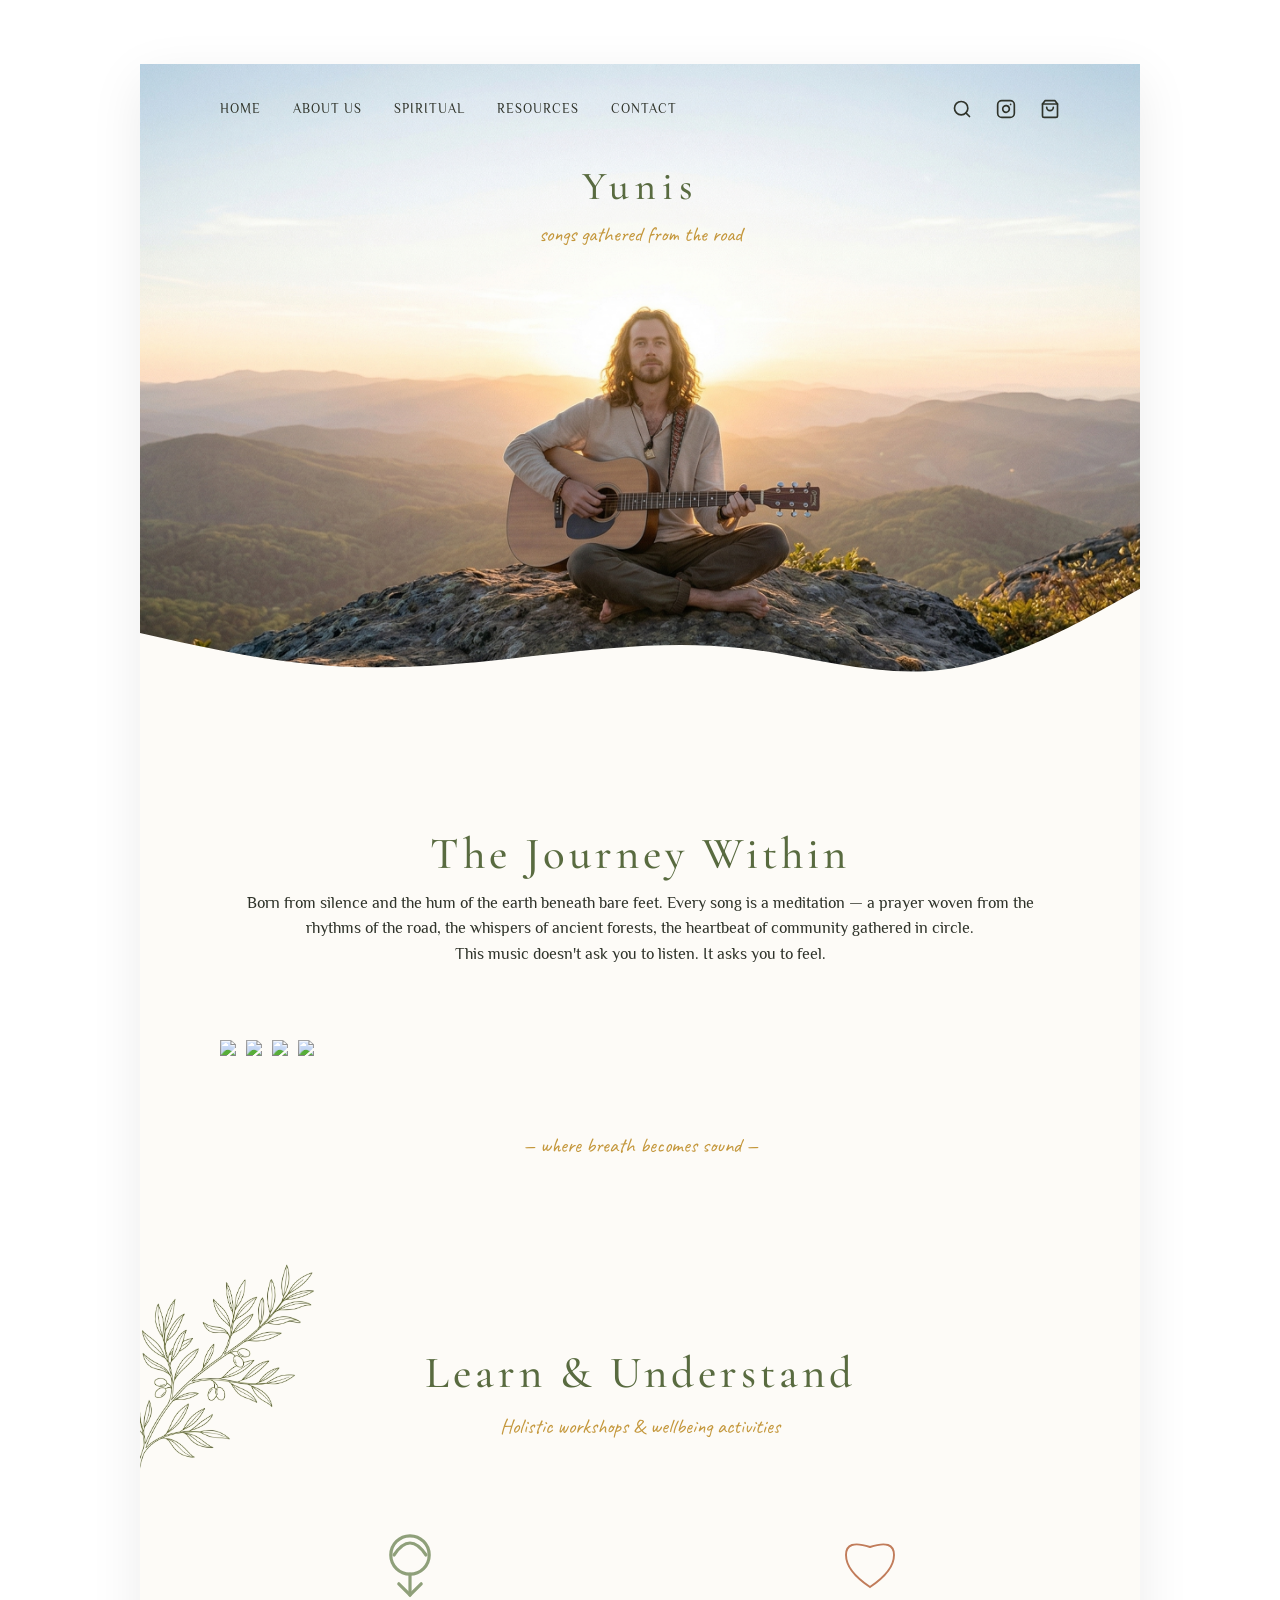
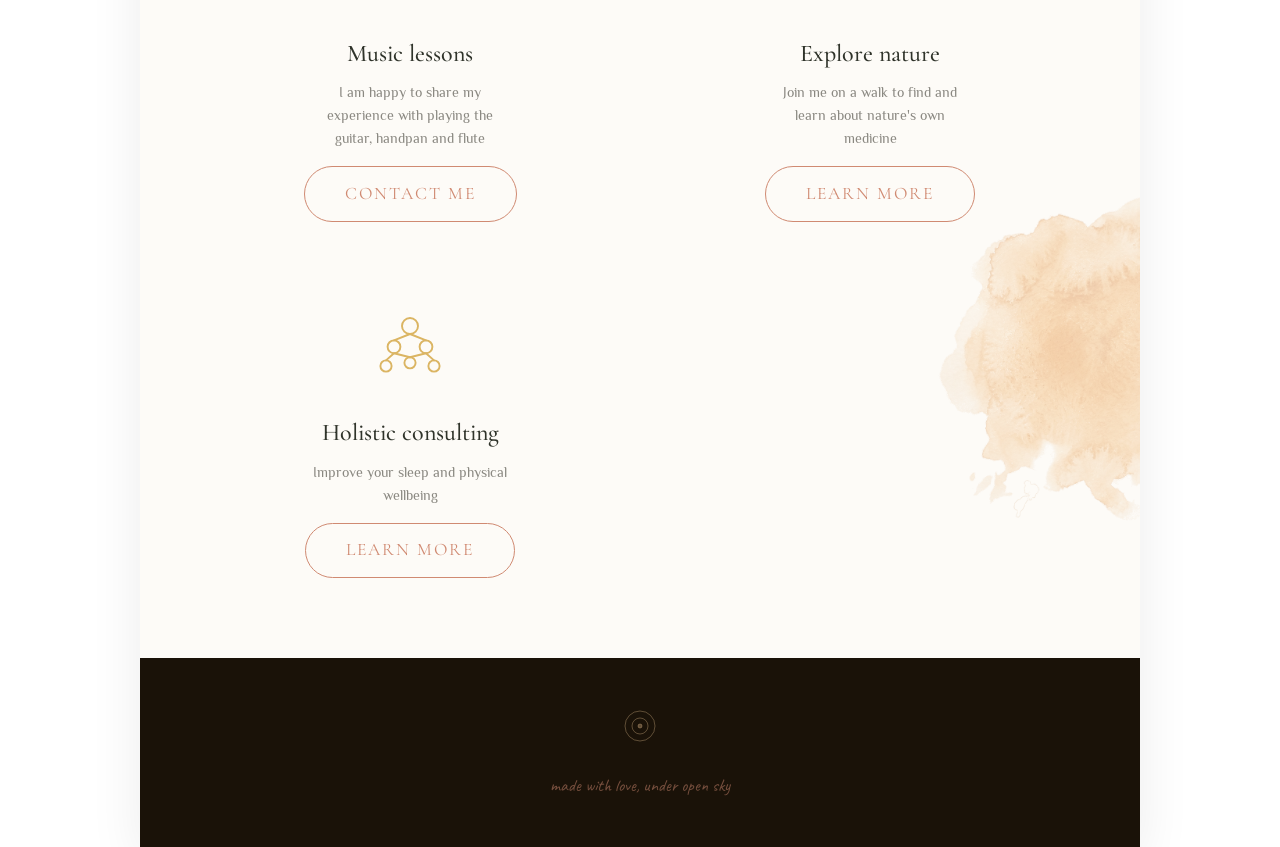
==== commit 9fef72fd: "wip" ====
--- a/cleanup/index.html
+++ b/cleanup/index.html
@@ -68,8 +68,20 @@
                 This music doesn't ask you to listen. It asks you to feel.
             </p>
             <span class="separator"></span>
+
+            <div class="gallery">
+                <img class="gallery-image" src="assets/images/photo_5440877095157437845_y.jpg">
+                <img class="gallery-image" src="assets/images/photo_5440877095157437846_y.jpg">
+                <img class="gallery-image" src="assets/images/photo_5440877095157437847_y.jpg">
+                <img class="gallery-image" src="assets/images/photo_5440877095157437848_y.jpg">
+            </div>
+
+            <span class="separator"></span>
+
             <p class="section-subtitle">— where breath becomes sound —</p>
+
         </section>
+
         <section id="activities">
             <img src="assets/images/smudge_orange_1775364639186.png" alt="" class="decoration smudge-1">
 
--- a/cleanup/style.css
+++ b/cleanup/style.css
@@ -33,7 +33,7 @@
     overflow-x: hidden;
     position: relative;
 
-    background-image: url('assets/bg/Gemini_Generated_Image_7muson7muson7mus.png');
+    background-image: url('assets/bg/bg-pattern.png');
     background-size: cover;
     background-position: center;
     background-repeat: no-repeat;
@@ -86,7 +86,7 @@
     position: relative;
     height: 75vh;
 
-    background-image: url("assets/bg/Gemini_Generated_Image_ib0geoib0geoib0g.png");
+    background-image: url("assets/bg/hero.png");
     background-size: cover;
     background-position: center;
     background-repeat: no-repeat;
@@ -102,7 +102,7 @@
 }
 
 section {
-    padding: var(--space-xl) var(--space-lg);
+    padding: var(--space-lg) var(--space-lg);
     text-align: center;
     position: relative;
     z-index: 5;
@@ -113,20 +113,32 @@
     display: inline-block;
     margin: var(--space-md) 0;
 }
+.gallery {
+    display: flex;
+    gap: 10px;
+    object-fit: cover;
+    /*flex-direction: column;*/
+    /*justify-content: space-evenly;*/
+}
+
+.gallery-image {
+    max-width: 200px;
+    height: auto;
+}
 
 .decoration {
     position: absolute;
 }
 
 .plant-1 {
-    top: 50%;
+    top: 100%;
     left: -28px;
     width: 20%;
     transform: rotate(2deg);
 }
 
 .smudge-1 {
-    top: 70%;
+    top: 50%;
     right: -150px;
     width: 40%;
     opacity: 0.4;
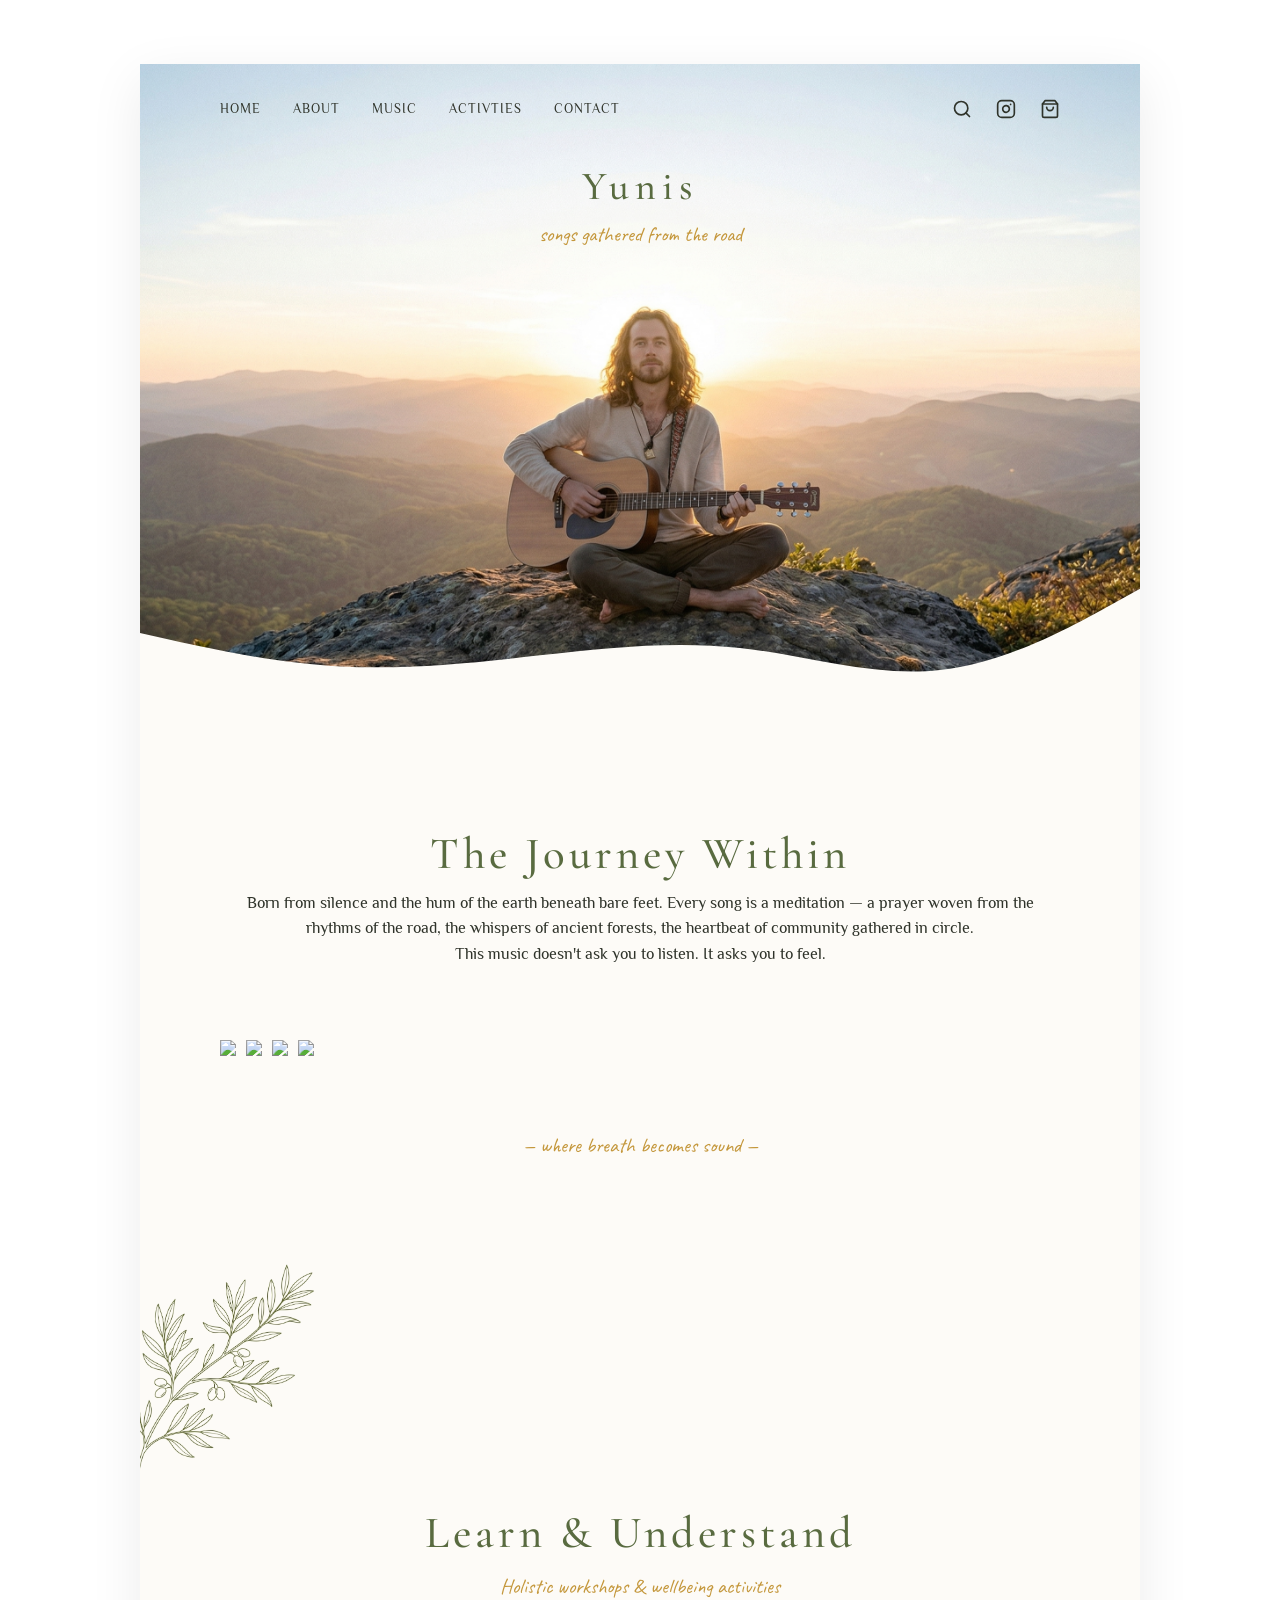
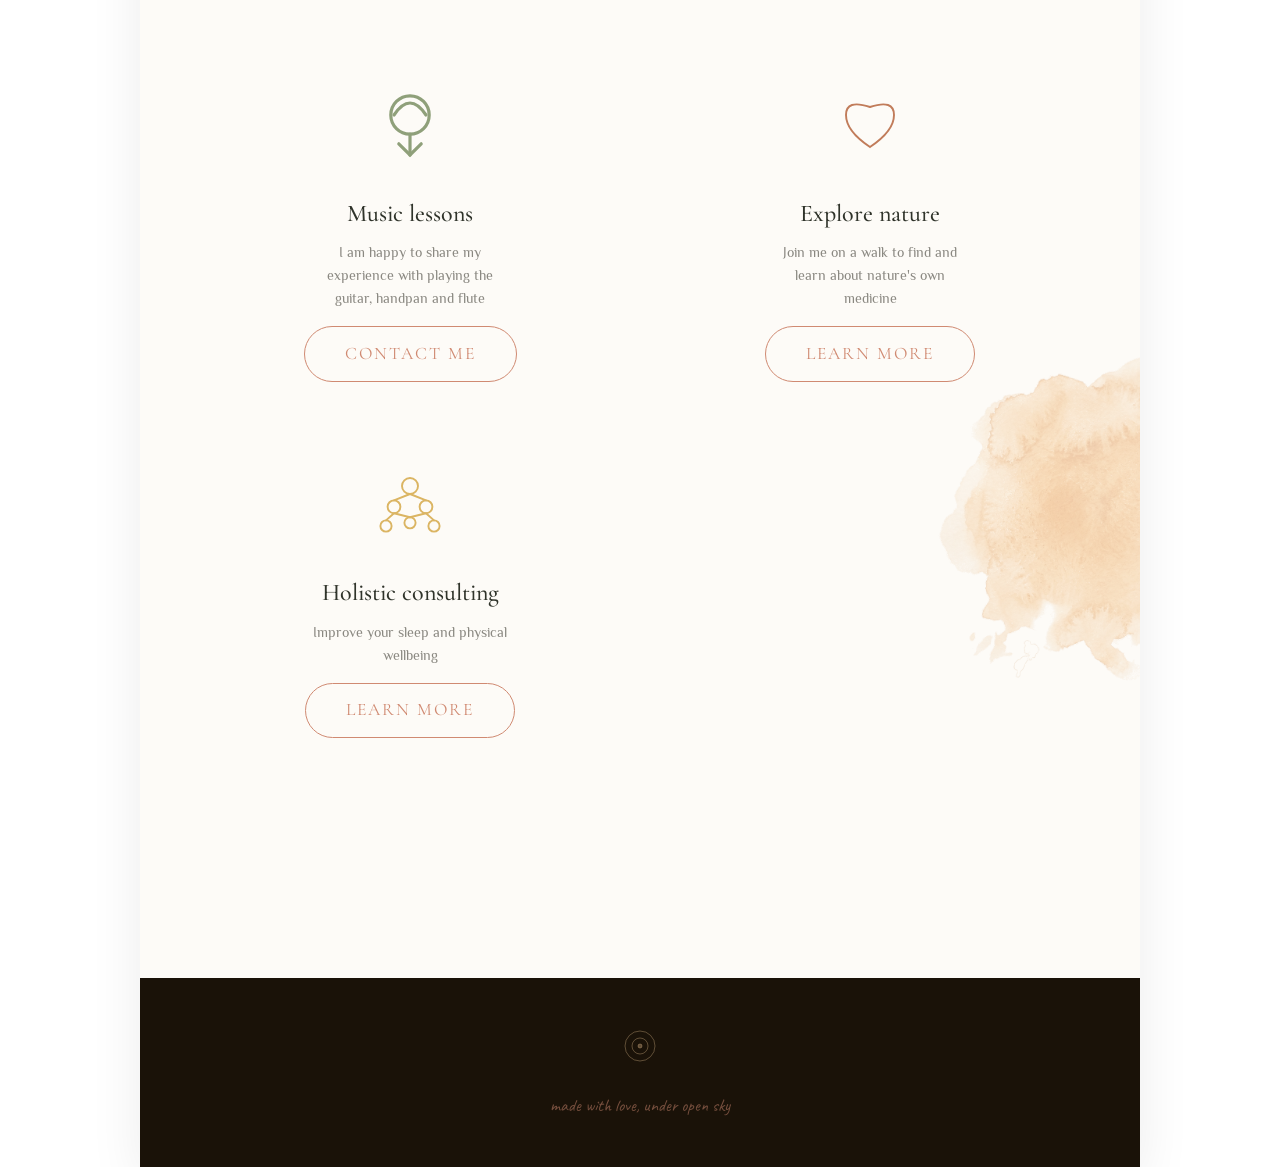
==== commit fb3456fa: "wip" ====
--- a/cleanup/index.html
+++ b/cleanup/index.html
@@ -12,10 +12,10 @@
     <header>
         <nav class="navbar">
             <ul class="nav-links">
-                <li><a href="#home">HOME</a></li>
-                <li><a href="#about">ABOUT US</a></li>
-                <li><a href="#spiritual">SPIRITUAL</a></li>
-                <li><a href="#resources">RESOURCES</a></li>
+                <li><a href="/">HOME</a></li>
+                <li><a href="#about">ABOUT</a></li>
+                <li><a href="#music">MUSIC</a></li>
+                <li><a href="#activities">ACTIVTIES</a></li>
                 <li><a href="#contact">CONTACT</a></li>
             </ul>
             <div class="nav-icons">
@@ -82,6 +82,8 @@
 
         </section>
 
+        <section id="music"></section>
+
         <section id="activities">
             <img src="assets/images/smudge_orange_1775364639186.png" alt="" class="decoration smudge-1">
 
@@ -132,6 +134,7 @@
                 </div>
             </div>
         </section>
+        <section id="contact"></section>
     </main>
     <footer style="background:var(--color-bg-dark);padding:3rem 2rem;text-align:center;">
         <svg width="40" height="40" viewBox="0 0 40 40" fill="none" stroke="#c9a87c" stroke-width="1"
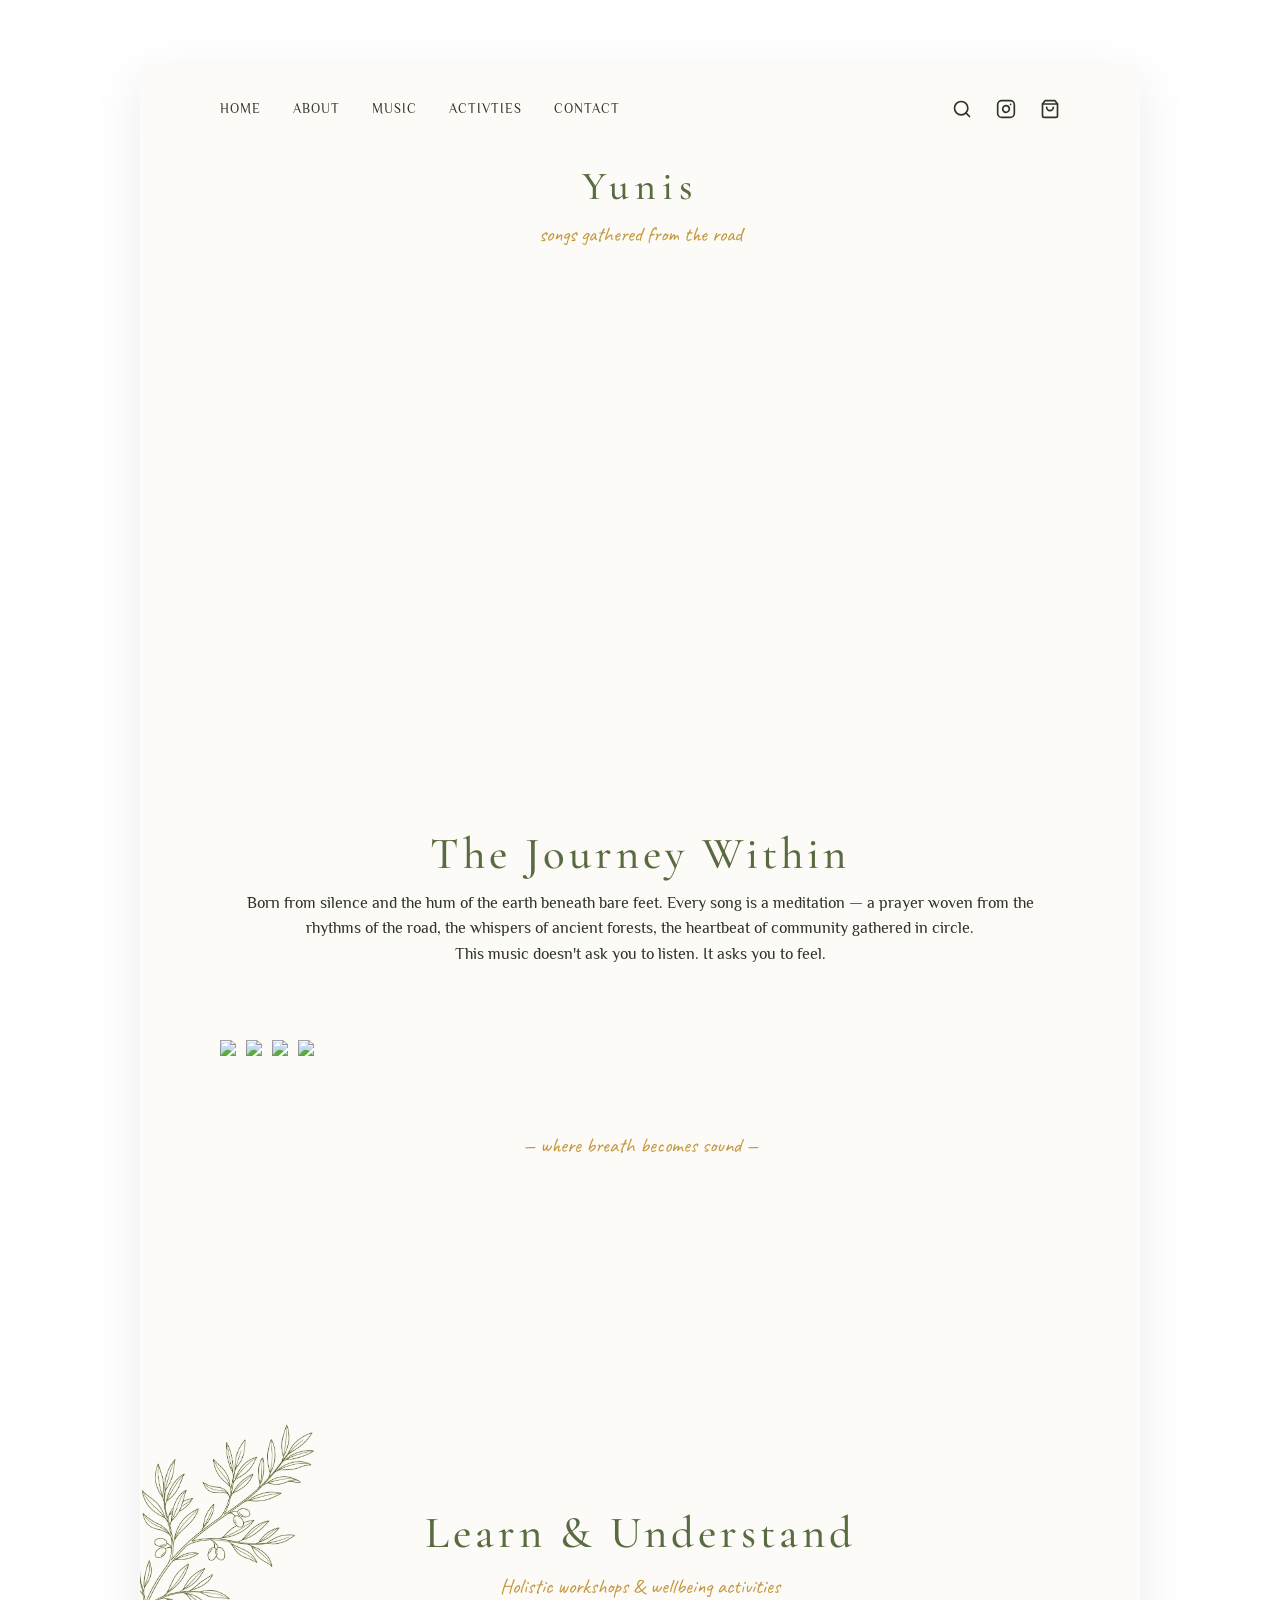
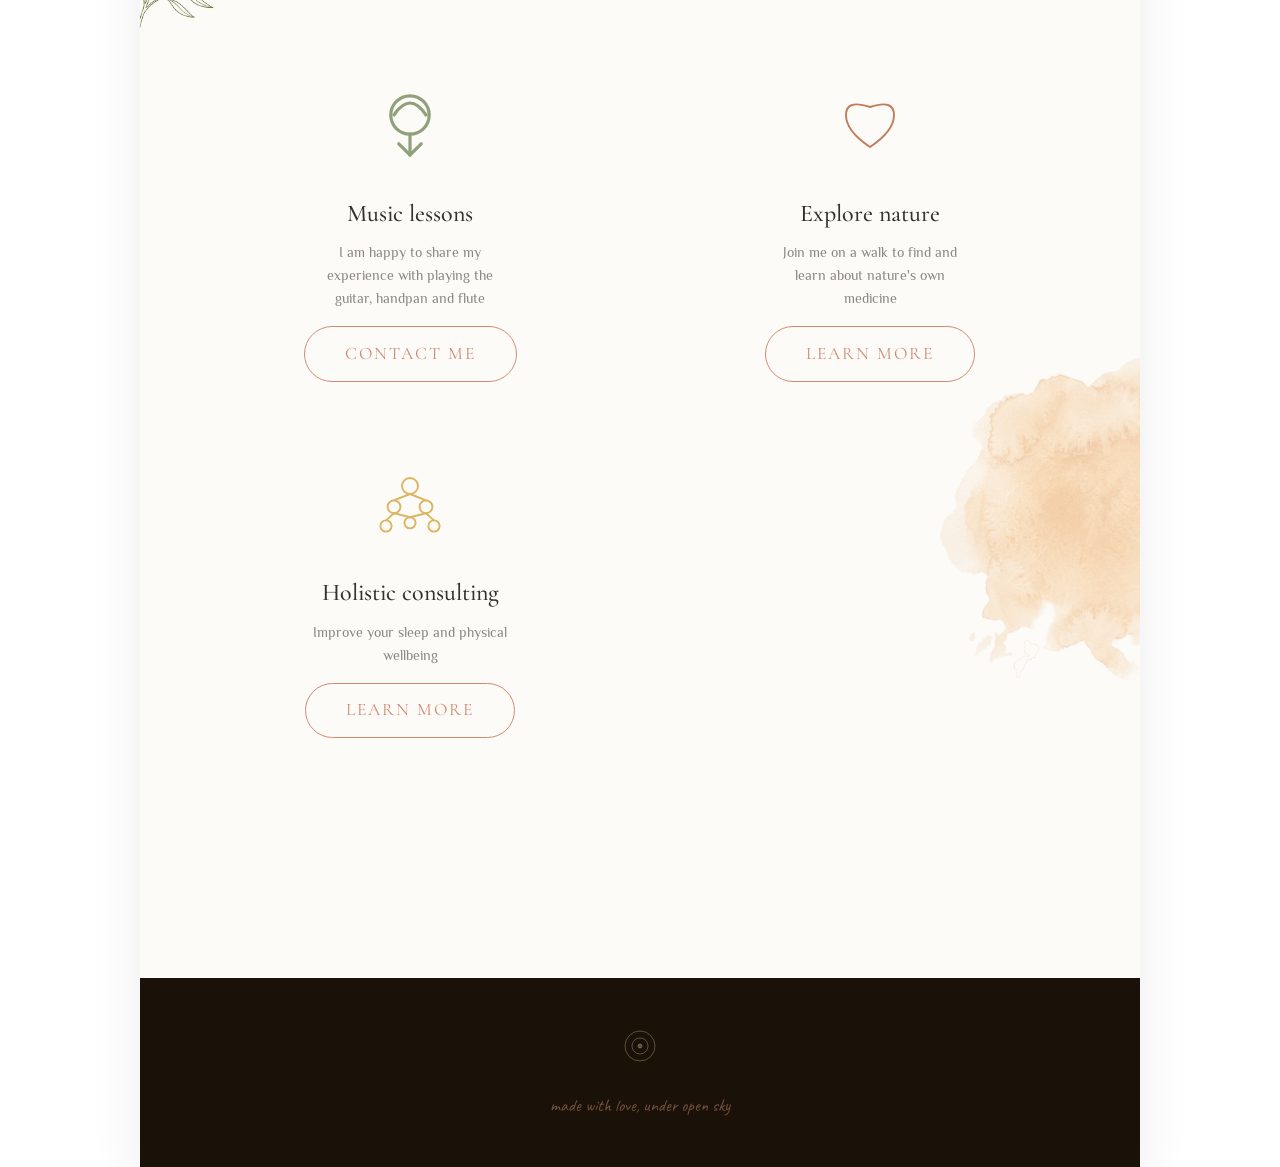
==== commit 3c6041d6: "wip" ====
--- a/cleanup/index.html
+++ b/cleanup/index.html
@@ -9,7 +9,9 @@
 <body>
 
 <div class="page-container">
-    <header>
+    <header class="hero-header">
+        <div class="parallax-bg layer-bg"></div>
+        <div class="parallax-bg layer-fg"></div>
         <nav class="navbar">
             <ul class="nav-links">
                 <li><a href="/">HOME</a></li>
@@ -55,8 +57,6 @@
 
     <main>
         <section id="about">
-            <img src="assets/images/plant_branch_1775364605554.png" alt="" class="decoration plant-1">
-
             <h2 class="section-title">The Journey Within</h2>
 
             <p>
@@ -85,6 +85,7 @@
         <section id="music"></section>
 
         <section id="activities">
+            <img src="assets/images/plant_branch_1775364605554.png" alt="" class="decoration plant-1">
             <img src="assets/images/smudge_orange_1775364639186.png" alt="" class="decoration smudge-1">
 
             <h2 class="section-title">Learn & Understand</h2>
@@ -148,4 +149,21 @@
         </p>
     </footer>
 </div>
+
+<script>
+    document.addEventListener('scroll', function() {
+        const scrollPosition = window.pageYOffset;
+        const bgLayer = document.querySelector('.layer-bg');
+        const fgLayer = document.querySelector('.layer-fg');
+        
+        // Translate layers to create a parallax effect.
+        // The background moves slower than the foreground.
+        if (bgLayer) {
+            bgLayer.style.transform = 'translateY(' + (scrollPosition * 0.5) + 'px)';
+        }
+        if (fgLayer) {
+            fgLayer.style.transform = 'translateY(' + (scrollPosition * 0.2) + 'px)';
+        }
+    });
+</script>
 </body>
--- a/cleanup/style.css
+++ b/cleanup/style.css
@@ -85,11 +85,36 @@
 header {
     position: relative;
     height: 75vh;
-
-    background-image: url("assets/bg/hero.png");
+    overflow: hidden;
+    display: flex;
+    flex-direction: column;
+}
+
+header .parallax-bg {
+    position: absolute;
+    top: -10%; 
+    left: -10%;
+    right: -10%;
+    bottom: -10%;
     background-size: cover;
-    background-position: center;
     background-repeat: no-repeat;
+    z-index: 0;
+    will-change: transform;
+}
+
+header .layer-bg {
+    background-image: url("assets/bg/background.png");
+    background-position: center center;
+}
+
+header .layer-fg {
+    background-image: url("assets/bg/foreground.png");
+    background-position: center bottom;
+}
+
+header > *:not(.parallax-bg):not(.wave-bottom) {
+    position: relative;
+    z-index: 2;
 }
 
 .wave-bottom {
@@ -131,7 +156,7 @@
 }
 
 .plant-1 {
-    top: 100%;
+    top: 0;
     left: -28px;
     width: 20%;
     transform: rotate(2deg);
